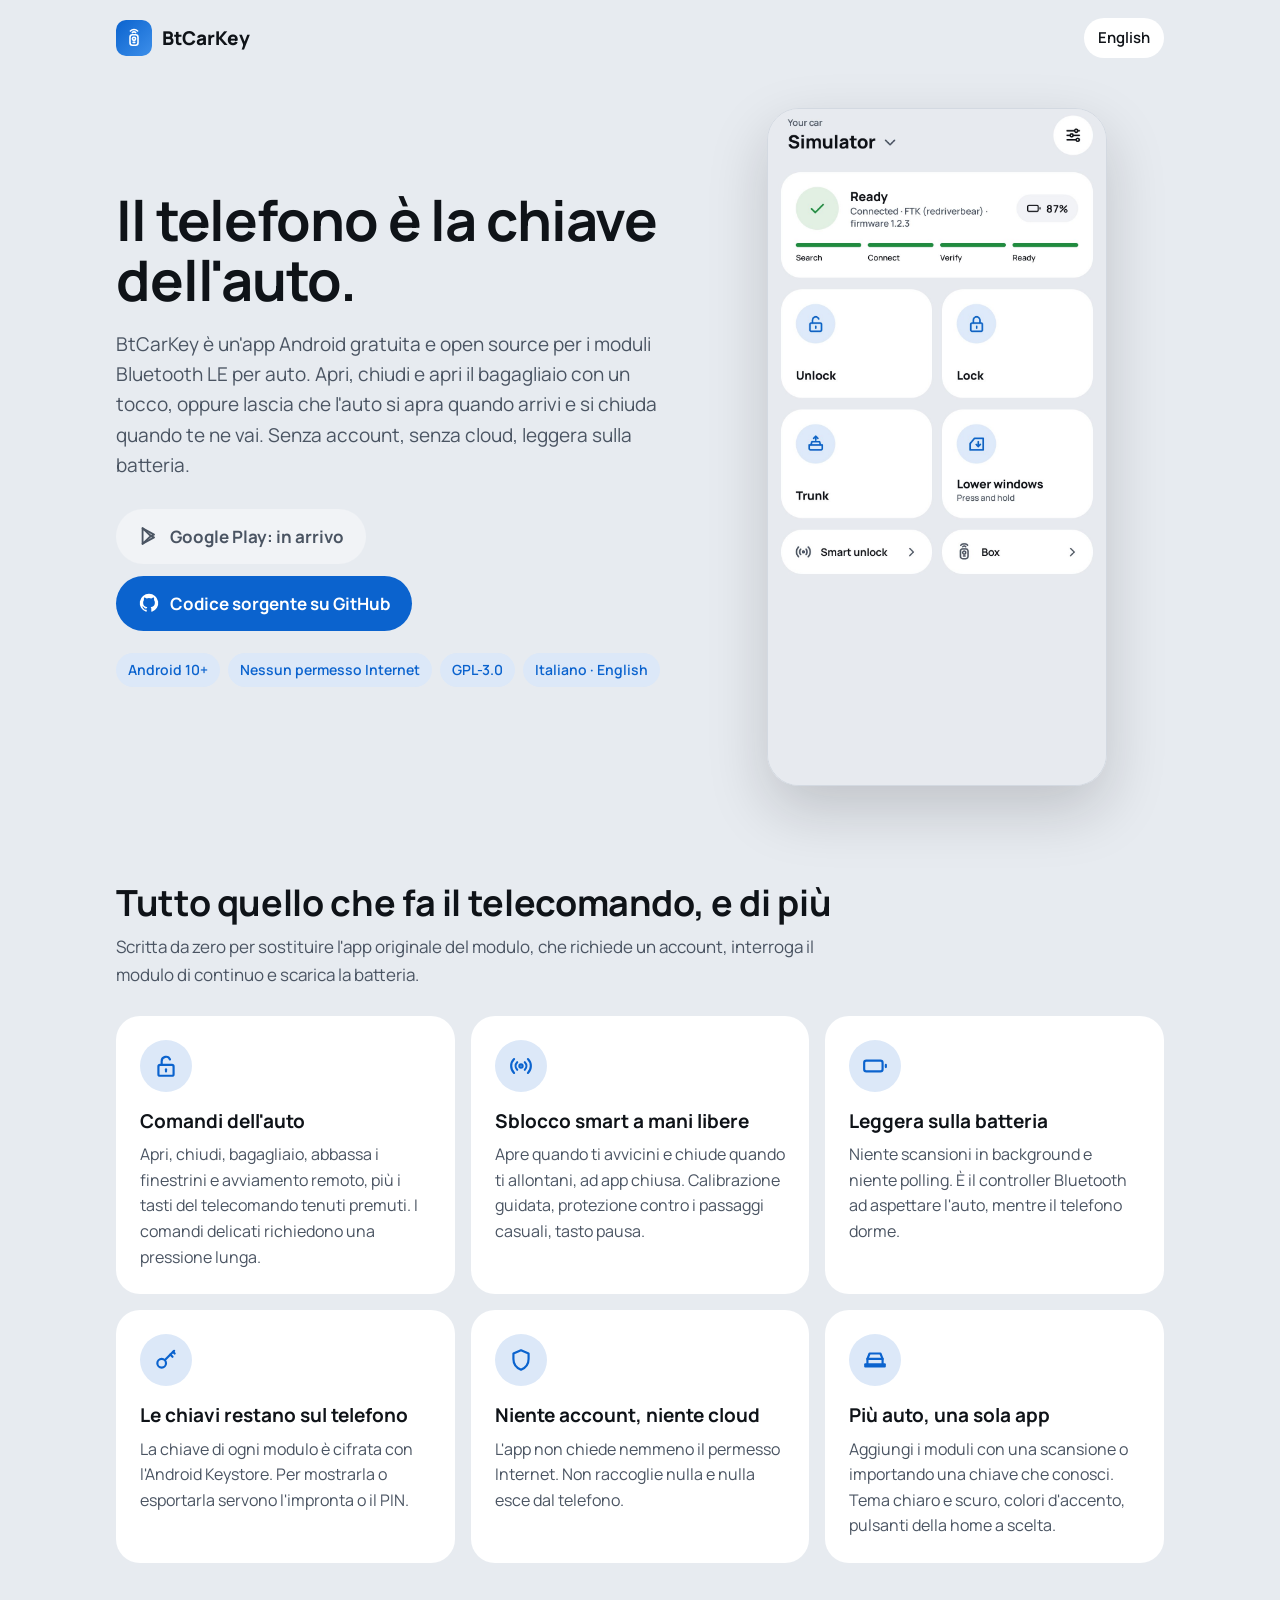
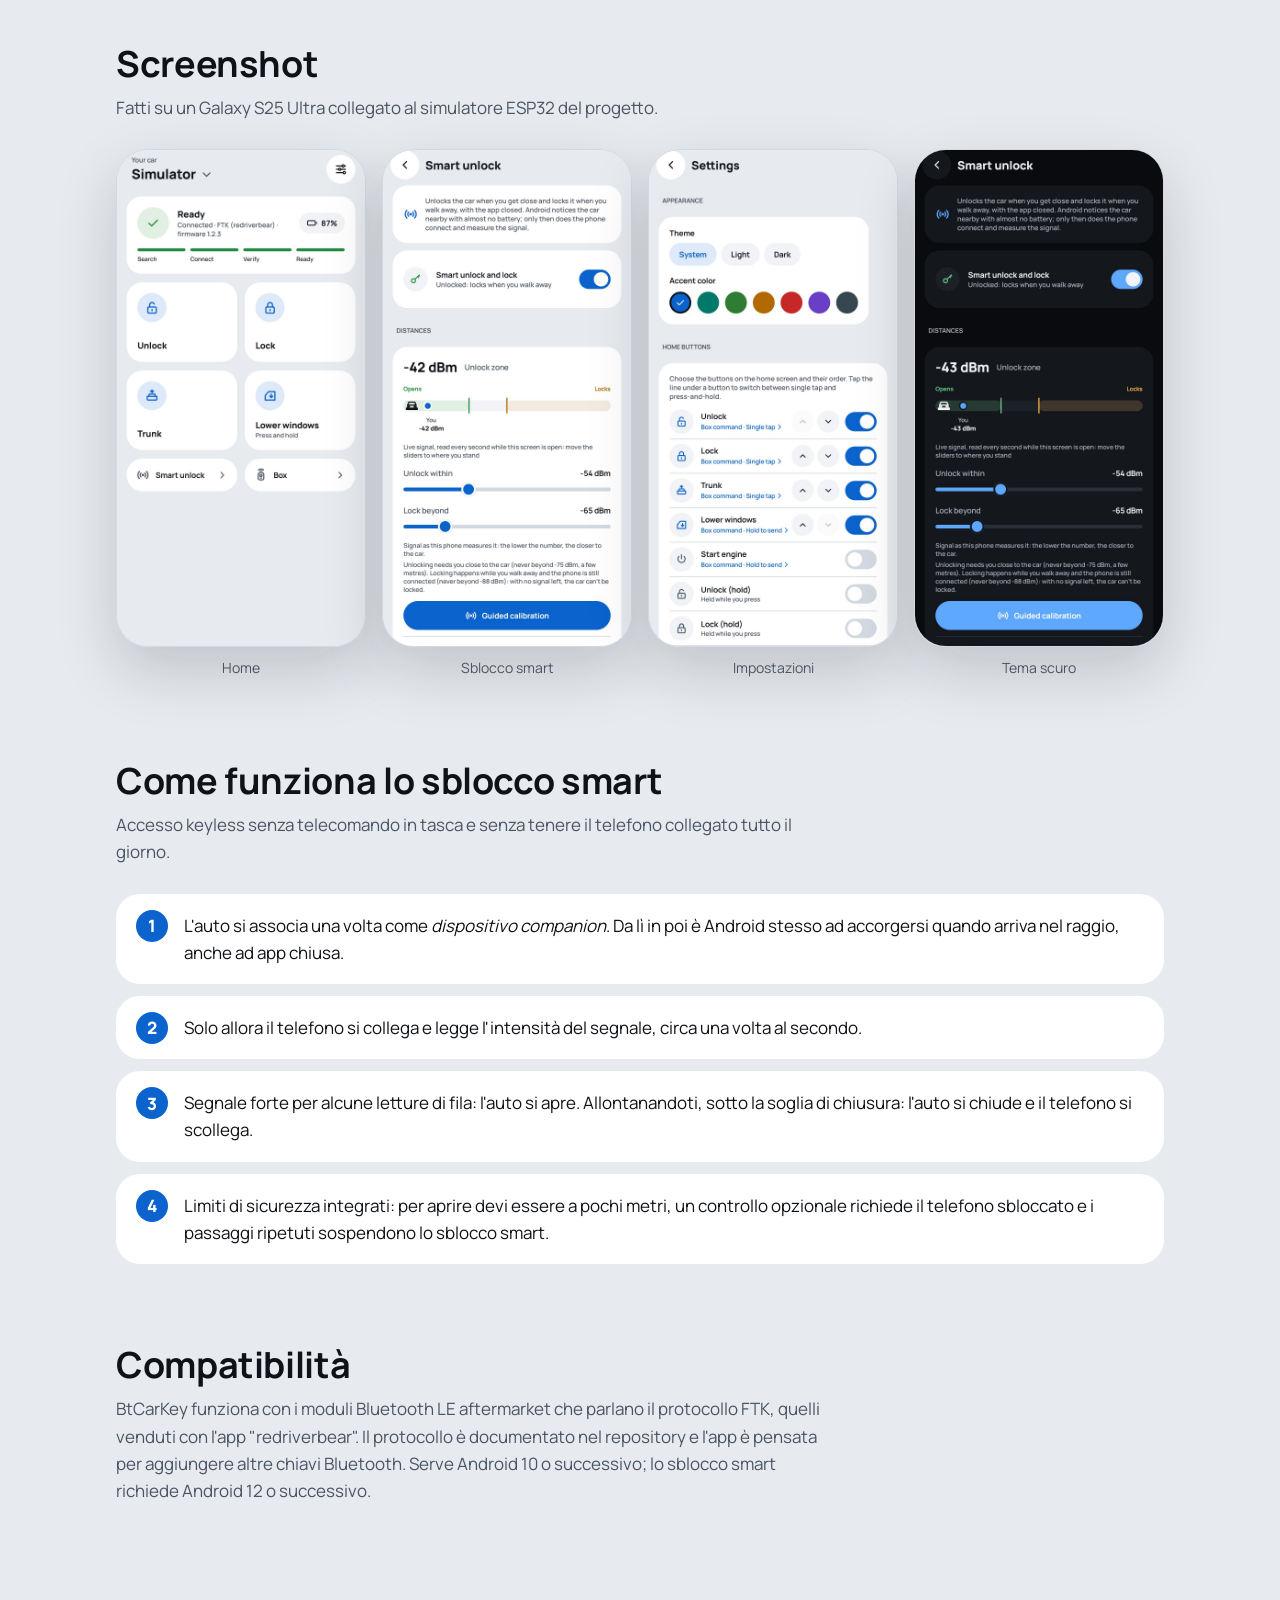
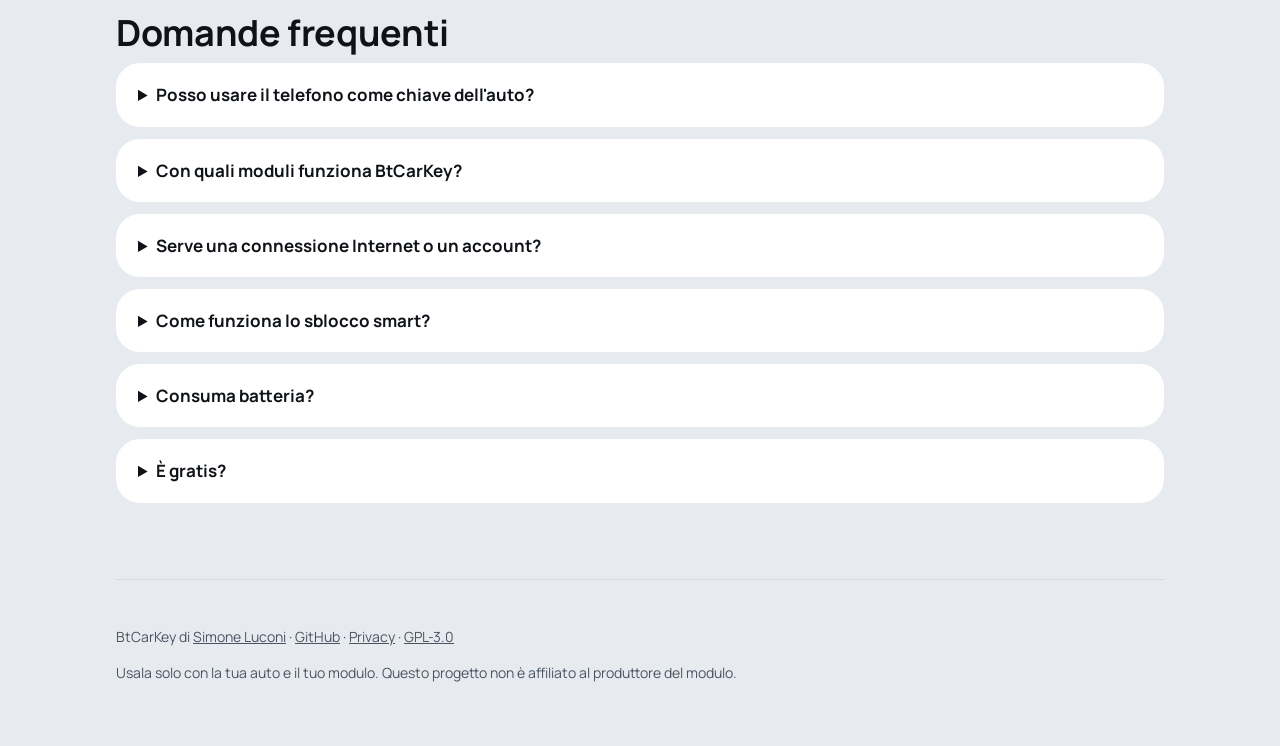
==== docs/it/index.html @ fbcccc52 "Publishing: GitHub Pages site, Play Store listing, signed release builds - docs/: bilingual site (En" ====
<!doctype html>
<html lang="it">
<head>
  <meta charset="utf-8">
  <meta name="viewport" content="width=device-width, initial-scale=1">
  <title>BtCarKey – Lo smartphone come chiave Bluetooth dell'auto (Android, open source)</title>
  <meta name="description" content="App Android gratuita e open source che trasforma il telefono nella chiave Bluetooth LE dell'auto: apri, chiudi, bagagliaio e apertura automatica in avvicinamento. Senza account, senza cloud, consuma pochissima batteria.">
  <link rel="canonical" href="https://simoneluconi.github.io/BtCarKey/it/">
  <link rel="alternate" hreflang="en" href="https://simoneluconi.github.io/BtCarKey/">
  <link rel="alternate" hreflang="it" href="https://simoneluconi.github.io/BtCarKey/it/">
  <link rel="alternate" hreflang="x-default" href="https://simoneluconi.github.io/BtCarKey/">
  <meta name="theme-color" content="#0B63CE">
  <link rel="icon" href="../icon.svg" type="image/svg+xml">
  <link rel="apple-touch-icon" href="../icon-512.png">

  <meta property="og:type" content="website">
  <meta property="og:site_name" content="BtCarKey">
  <meta property="og:title" content="BtCarKey – Lo smartphone come chiave dell'auto">
  <meta property="og:description" content="Apri, chiudi e apri il bagagliaio dal telefono, oppure lascia che l'auto si apra quando ti avvicini. Open source, senza account, senza cloud.">
  <meta property="og:url" content="https://simoneluconi.github.io/BtCarKey/it/">
  <meta property="og:image" content="https://simoneluconi.github.io/BtCarKey/social-preview.png">
  <meta property="og:image:width" content="1280">
  <meta property="og:image:height" content="640">
  <meta property="og:locale" content="it_IT">
  <meta property="og:locale:alternate" content="en_US">
  <meta name="twitter:card" content="summary_large_image">

  <link rel="preconnect" href="https://fonts.googleapis.com">
  <link rel="preconnect" href="https://fonts.gstatic.com" crossorigin>
  <link href="https://fonts.googleapis.com/css2?family=Manrope:wght@400;600;700;800&display=swap" rel="stylesheet">
  <link rel="stylesheet" href="../style.css">

  <script type="application/ld+json">
  {
    "@context": "https://schema.org",
    "@type": "SoftwareApplication",
    "name": "BtCarKey",
    "description": "App Android open source che trasforma il telefono nella chiave Bluetooth LE dell'auto per i moduli keyless aftermarket: apertura, chiusura, bagagliaio, avviamento remoto e apertura automatica in avvicinamento.",
    "operatingSystem": "Android 10+",
    "applicationCategory": "UtilitiesApplication",
    "url": "https://simoneluconi.github.io/BtCarKey/it/",
    "downloadUrl": "https://github.com/simoneluconi/BtCarKey/releases",
    "codeRepository": "https://github.com/simoneluconi/BtCarKey",
    "license": "https://www.gnu.org/licenses/gpl-3.0.html",
    "inLanguage": ["it", "en"],
    "image": "https://simoneluconi.github.io/BtCarKey/icon-512.png",
    "screenshot": "https://simoneluconi.github.io/BtCarKey/screenshots/home.jpg",
    "author": { "@type": "Person", "name": "Simone Luconi", "url": "https://github.com/simoneluconi" },
    "offers": { "@type": "Offer", "price": "0", "priceCurrency": "EUR" }
  }
  </script>
  <script type="application/ld+json">
  {
    "@context": "https://schema.org",
    "@type": "FAQPage",
    "mainEntity": [
      { "@type": "Question", "name": "Posso usare il telefono come chiave dell'auto?",
        "acceptedAnswer": { "@type": "Answer", "text": "Sì, se sull'auto è installato un modulo keyless Bluetooth LE. BtCarKey parla direttamente con il modulo via Bluetooth Low Energy e manda gli stessi comandi del telecomando: apertura, chiusura, bagagliaio, finestrini e avviamento remoto." } },
      { "@type": "Question", "name": "Con quali moduli funziona BtCarKey?",
        "acceptedAnswer": { "@type": "Answer", "text": "Oggi supporta il protocollo FTK, usato dai moduli aftermarket venduti con l'app \"redriverbear\". L'app è costruita attorno a un'interfaccia di protocollo, quindi si possono aggiungere altre chiavi Bluetooth." } },
      { "@type": "Question", "name": "Serve una connessione Internet o un account?",
        "acceptedAnswer": { "@type": "Answer", "text": "No. BtCarKey non chiede nemmeno il permesso Internet: niente account, niente cloud, niente tracciamento. Le chiavi restano sul telefono, cifrate con l'Android Keystore." } },
      { "@type": "Question", "name": "Come funziona lo sblocco smart?",
        "acceptedAnswer": { "@type": "Answer", "text": "Android si accorge dell'auto nelle vicinanze con la sua scansione a basso consumo, anche ad app chiusa. Solo allora il telefono si collega e misura il segnale: apre quando sei vicino e chiude quando ti allontani." } },
      { "@type": "Question", "name": "Consuma batteria?",
        "acceptedAnswer": { "@type": "Answer", "text": "No. Niente scansioni in background e niente polling. L'attesa dell'auto è affidata al controller Bluetooth, e lo sblocco smart lavora solo nei pochi minuti in cui sei vicino all'auto." } },
      { "@type": "Question", "name": "È gratis?",
        "acceptedAnswer": { "@type": "Answer", "text": "Sì. BtCarKey è gratuita e open source con licenza GNU GPL v3, senza pubblicità." } }
    ]
  }
  </script>
</head>
<body>
  <div class="wrap">
    <header class="top">
      <a class="brand" href="./"><img src="../icon.svg" alt="" width="36" height="36">BtCarKey</a>
      <a class="lang" href="../" hreflang="en" lang="en">English</a>
    </header>

    <main>
      <div class="hero">
        <div>
          <h1>Il telefono è la chiave dell'auto.</h1>
          <p class="lead">BtCarKey è un'app Android gratuita e open source per i moduli Bluetooth LE per auto. Apri, chiudi e apri il bagagliaio con un tocco, oppure lascia che l'auto si apra quando arrivi e si chiuda quando te ne vai. Senza account, senza cloud, leggera sulla batteria.</p>
          <div class="ctas">
            <span class="btn soon" title="In arrivo">
              <svg viewBox="0 0 24 24" fill="none" stroke="currentColor" stroke-width="2" stroke-linecap="round" stroke-linejoin="round"><path d="M5 3.5v17l9-8.5z"/><path d="M5 3.5l12.5 7L14 12"/><path d="M5 20.5l12.5-7L14 12"/></svg>
              Google Play: in arrivo
            </span>
            <a class="btn primary" href="https://github.com/simoneluconi/BtCarKey">
              <svg viewBox="0 0 24 24" fill="currentColor"><path d="M12 2a10 10 0 0 0-3.2 19.5c.5.1.7-.2.7-.5v-1.7c-2.8.6-3.4-1.3-3.4-1.3-.5-1.2-1.1-1.5-1.1-1.5-.9-.6.1-.6.1-.6 1 .1 1.5 1 1.5 1 .9 1.6 2.4 1.1 3 .9.1-.7.4-1.1.6-1.4-2.2-.3-4.6-1.1-4.6-5 0-1.1.4-2 1-2.7-.1-.3-.4-1.3.1-2.7 0 0 .8-.3 2.8 1a9.6 9.6 0 0 1 5 0c1.9-1.3 2.8-1 2.8-1 .5 1.4.2 2.4.1 2.7.6.7 1 1.6 1 2.7 0 3.9-2.3 4.7-4.6 5 .4.3.7.9.7 1.9V21c0 .3.2.6.7.5A10 10 0 0 0 12 2z"/></svg>
              Codice sorgente su GitHub
            </a>
          </div>
          <ul class="chips">
            <li>Android 10+</li>
            <li>Nessun permesso Internet</li>
            <li>GPL-3.0</li>
            <li>Italiano · English</li>
          </ul>
        </div>
        <div class="shot">
          <picture>
            <source srcset="../screenshots/home-dark.jpg" media="(prefers-color-scheme: dark)">
            <img class="phone" src="../screenshots/home.jpg" width="1080" height="2160" alt="Schermata principale di BtCarKey: stato della connessione e pulsanti apri, chiudi, bagagliaio e finestrini">
          </picture>
        </div>
      </div>

      <section id="funzioni">
        <h2>Tutto quello che fa il telecomando, e di più</h2>
        <p class="sub">Scritta da zero per sostituire l'app originale del modulo, che richiede un account, interroga il modulo di continuo e scarica la batteria.</p>
        <div class="grid">
          <div class="card">
            <div class="icon"><svg viewBox="0 0 24 24"><path d="M6.5 11h11a1.5 1.5 0 0 1 1.5 1.5v7a1.5 1.5 0 0 1-1.5 1.5h-11A1.5 1.5 0 0 1 5 19.5v-7A1.5 1.5 0 0 1 6.5 11z"/><path d="M8 11V7.5a4 4 0 0 1 7.7-1.5"/><path d="M12 15v2"/></svg></div>
            <h3>Comandi dell'auto</h3>
            <p>Apri, chiudi, bagagliaio, abbassa i finestrini e avviamento remoto, più i tasti del telecomando tenuti premuti. I comandi delicati richiedono una pressione lunga.</p>
          </div>
          <div class="card">
            <div class="icon"><svg viewBox="0 0 24 24"><circle cx="12" cy="12" r="1.5"/><path d="M8.5 15.5a5 5 0 0 1 0-7"/><path d="M15.5 8.5a5 5 0 0 1 0 7"/><path d="M5.6 18.4a9 9 0 0 1 0-12.8"/><path d="M18.4 5.6a9 9 0 0 1 0 12.8"/></svg></div>
            <h3>Sblocco smart a mani libere</h3>
            <p>Apre quando ti avvicini e chiude quando ti allontani, ad app chiusa. Calibrazione guidata, protezione contro i passaggi casuali, tasto pausa.</p>
          </div>
          <div class="card">
            <div class="icon"><svg viewBox="0 0 24 24"><path d="M4 7h13a2 2 0 0 1 2 2v6a2 2 0 0 1-2 2H4a2 2 0 0 1-2-2V9a2 2 0 0 1 2-2z"/><path d="M22 11v2"/></svg></div>
            <h3>Leggera sulla batteria</h3>
            <p>Niente scansioni in background e niente polling. È il controller Bluetooth ad aspettare l'auto, mentre il telefono dorme.</p>
          </div>
          <div class="card">
            <div class="icon"><svg viewBox="0 0 24 24"><circle cx="8" cy="15" r="4"/><path d="M11 12l8.5-8.5"/><path d="M16 7l2 2"/><path d="M18.5 4.5l1.5 1.5"/></svg></div>
            <h3>Le chiavi restano sul telefono</h3>
            <p>La chiave di ogni modulo è cifrata con l'Android Keystore. Per mostrarla o esportarla servono l'impronta o il PIN.</p>
          </div>
          <div class="card">
            <div class="icon"><svg viewBox="0 0 24 24"><path d="M12 3l7 3v5c0 5-3.5 8.5-7 10-3.5-1.5-7-5-7-10V6z"/></svg></div>
            <h3>Niente account, niente cloud</h3>
            <p>L'app non chiede nemmeno il permesso Internet. Non raccoglie nulla e nulla esce dal telefono.</p>
          </div>
          <div class="card">
            <div class="icon"><svg viewBox="0 0 24 24"><path d="M5 16v-5l2-5h10l2 5v5"/><path d="M3 16h18v2H3z"/><path d="M5 11h14"/></svg></div>
            <h3>Più auto, una sola app</h3>
            <p>Aggiungi i moduli con una scansione o importando una chiave che conosci. Tema chiaro e scuro, colori d'accento, pulsanti della home a scelta.</p>
          </div>
        </div>
      </section>

      <section id="screenshot">
        <h2>Screenshot</h2>
        <p class="sub">Fatti su un Galaxy S25 Ultra collegato al simulatore ESP32 del progetto.</p>
        <div class="shots">
          <figure><img class="phone" src="../screenshots/home.jpg" width="1080" height="2160" loading="lazy" alt="Schermata principale con l'auto collegata e pronta"><figcaption>Home</figcaption></figure>
          <figure><img class="phone" src="../screenshots/smart-unlock.jpg" width="1080" height="2160" loading="lazy" alt="Sblocco smart con il segnale in tempo reale e le soglie di apertura e chiusura"><figcaption>Sblocco smart</figcaption></figure>
          <figure><img class="phone" src="../screenshots/settings.jpg" width="1080" height="2160" loading="lazy" alt="Impostazioni: tema, colore d'accento e pulsanti della home"><figcaption>Impostazioni</figcaption></figure>
          <figure><img class="phone" src="../screenshots/smart-unlock-dark.jpg" width="1080" height="2160" loading="lazy" alt="Sblocco smart con il tema scuro"><figcaption>Tema scuro</figcaption></figure>
        </div>
      </section>

      <section id="sblocco-smart">
        <h2>Come funziona lo sblocco smart</h2>
        <p class="sub">Accesso keyless senza telecomando in tasca e senza tenere il telefono collegato tutto il giorno.</p>
        <ol class="steps">
          <li>L'auto si associa una volta come <em>dispositivo companion</em>. Da lì in poi è Android stesso ad accorgersi quando arriva nel raggio, anche ad app chiusa.</li>
          <li>Solo allora il telefono si collega e legge l'intensità del segnale, circa una volta al secondo.</li>
          <li>Segnale forte per alcune letture di fila: l'auto si apre. Allontanandoti, sotto la soglia di chiusura: l'auto si chiude e il telefono si scollega.</li>
          <li>Limiti di sicurezza integrati: per aprire devi essere a pochi metri, un controllo opzionale richiede il telefono sbloccato e i passaggi ripetuti sospendono lo sblocco smart.</li>
        </ol>
      </section>

      <section id="compatibilita">
        <h2>Compatibilità</h2>
        <p class="sub">BtCarKey funziona con i moduli Bluetooth LE aftermarket che parlano il protocollo FTK, quelli venduti con l'app "redriverbear". Il protocollo è documentato nel repository e l'app è pensata per aggiungere altre chiavi Bluetooth. Serve Android 10 o successivo; lo sblocco smart richiede Android 12 o successivo.</p>
      </section>

      <section id="faq">
        <h2>Domande frequenti</h2>
        <details><summary>Posso usare il telefono come chiave dell'auto?</summary><p>Sì, se sull'auto è installato un modulo keyless Bluetooth LE. BtCarKey parla direttamente con il modulo via Bluetooth Low Energy e manda gli stessi comandi del telecomando: apertura, chiusura, bagagliaio, finestrini e avviamento remoto.</p></details>
        <details><summary>Con quali moduli funziona BtCarKey?</summary><p>Oggi supporta il protocollo FTK, usato dai moduli aftermarket venduti con l'app "redriverbear". L'app è costruita attorno a un'interfaccia di protocollo, quindi si possono aggiungere altre chiavi Bluetooth.</p></details>
        <details><summary>Serve una connessione Internet o un account?</summary><p>No. BtCarKey non chiede nemmeno il permesso Internet: niente account, niente cloud, niente tracciamento. Le chiavi restano sul telefono, cifrate con l'Android Keystore.</p></details>
        <details><summary>Come funziona lo sblocco smart?</summary><p>Android si accorge dell'auto nelle vicinanze con la sua scansione a basso consumo, anche ad app chiusa. Solo allora il telefono si collega e misura il segnale: apre quando sei vicino e chiude quando ti allontani.</p></details>
        <details><summary>Consuma batteria?</summary><p>No. Niente scansioni in background e niente polling. L'attesa dell'auto è affidata al controller Bluetooth, e lo sblocco smart lavora solo nei pochi minuti in cui sei vicino all'auto.</p></details>
        <details><summary>È gratis?</summary><p>Sì. BtCarKey è gratuita e open source con licenza GNU GPL v3, senza pubblicità.</p></details>
      </section>
    </main>

    <footer>
      <p>BtCarKey di <a href="https://github.com/simoneluconi">Simone Luconi</a> · <a href="https://github.com/simoneluconi/BtCarKey">GitHub</a> · <a href="privacy.html">Privacy</a> · <a href="https://github.com/simoneluconi/BtCarKey/blob/main/LICENSE">GPL-3.0</a></p>
      <p>Usala solo con la tua auto e il tuo modulo. Questo progetto non è affiliato al produttore del modulo.</p>
    </footer>
  </div>
</body>
</html>
---- docs/style.css ----
/* BtCarKey site: the app's own palette (ui/theme/Theme.kt), Manrope, 24 px cards, pill buttons */
:root {
  --bg: #E7EBF0;
  --surface: #FFFFFF;
  --surface2: #F1F3F6;
  --line: #D3D9E1;
  --text: #0F1318;
  --text2: #4A5462;
  --accent: #0B63CE;
  --on-accent: #FFFFFF;
  --accent-soft: #DCE8F8;
  --good: #1E8E3E;
}
@media (prefers-color-scheme: dark) {
  :root {
    --bg: #090B0E;
    --surface: #14171C;
    --surface2: #1C2128;
    --line: #2A303A;
    --text: #F3F5F8;
    --text2: #A9B1BE;
    --accent: #5EA8FF;
    --on-accent: #0F1318;
    --accent-soft: #1A2B42;
    --good: #6FD08C;
  }
}

* { box-sizing: border-box; }
html { -webkit-text-size-adjust: 100%; }
body {
  margin: 0;
  background: var(--bg);
  color: var(--text);
  font: 17px/1.6 Manrope, system-ui, -apple-system, "Segoe UI", Roboto, sans-serif;
}
a { color: var(--accent); }
img { max-width: 100%; height: auto; display: block; }
code { font-size: .92em; background: var(--surface2); padding: .1em .35em; border-radius: 6px; }

.wrap { max-width: 1080px; margin: 0 auto; padding: 0 16px; }

header.top { display: flex; align-items: center; justify-content: space-between; padding: 18px 0; gap: 12px; }
.brand { display: flex; align-items: center; gap: 10px; font-weight: 800; font-size: 19px; color: var(--text); text-decoration: none; }
.brand img { width: 36px; height: 36px; border-radius: 10px; }
.lang { font-weight: 600; font-size: 15px; text-decoration: none; padding: 8px 14px; border-radius: 999px; background: var(--surface); color: var(--text); }

.hero { display: grid; grid-template-columns: 1.1fr .9fr; gap: 40px; align-items: center; padding: 32px 0 56px; }
.hero h1 { font-size: clamp(34px, 5.4vw, 56px); line-height: 1.08; margin: 0 0 18px; letter-spacing: -.02em; }
.hero p.lead { font-size: 19px; color: var(--text2); margin: 0 0 28px; }
.hero .shot { justify-self: center; max-width: 340px; }
.phone { border-radius: 32px; box-shadow: 0 24px 60px rgba(15, 19, 24, .18); border: 1px solid var(--line); overflow: hidden; }

.ctas { display: flex; flex-wrap: wrap; gap: 12px; }
.btn { display: inline-flex; align-items: center; gap: 10px; padding: 14px 22px; border-radius: 999px; font-weight: 700; text-decoration: none; }
.btn svg { width: 22px; height: 22px; }
.btn.primary { background: var(--accent); color: var(--on-accent); }
.btn.ghost { background: var(--surface); color: var(--text); }
.btn.soon { background: var(--surface2); color: var(--text2); cursor: default; }

.chips { display: flex; flex-wrap: wrap; gap: 8px; margin-top: 22px; padding: 0; list-style: none; }
.chips li { font-size: 14px; font-weight: 600; padding: 6px 12px; border-radius: 999px; background: var(--accent-soft); color: var(--accent); }

section { padding: 40px 0; }
section > h2 { font-size: clamp(26px, 3.6vw, 36px); line-height: 1.15; margin: 0 0 10px; letter-spacing: -.01em; }
section > p.sub { color: var(--text2); margin: 0 0 28px; max-width: 720px; }

.grid { display: grid; grid-template-columns: repeat(3, 1fr); gap: 16px; }
.card { background: var(--surface); border-radius: 24px; padding: 24px; }
.card h3 { margin: 14px 0 6px; font-size: 19px; }
.card p { margin: 0; color: var(--text2); font-size: 16px; }
.icon { width: 52px; height: 52px; border-radius: 50%; background: var(--accent-soft); display: grid; place-items: center; }
.icon svg { width: 26px; height: 26px; stroke: var(--accent); fill: none; stroke-width: 2; stroke-linecap: round; stroke-linejoin: round; }

.shots { display: grid; grid-template-columns: repeat(4, 1fr); gap: 16px; }
.shots figure { margin: 0; }
.shots figcaption { text-align: center; font-size: 14px; color: var(--text2); margin-top: 10px; }

ol.steps { counter-reset: s; list-style: none; padding: 0; margin: 0; display: grid; gap: 12px; }
ol.steps li { counter-increment: s; background: var(--surface); border-radius: 24px; padding: 18px 22px 18px 68px; position: relative; }
ol.steps li::before { content: counter(s); position: absolute; left: 20px; top: 16px; width: 32px; height: 32px; border-radius: 50%; background: var(--accent); color: var(--on-accent); display: grid; place-items: center; font-weight: 800; }

details { background: var(--surface); border-radius: 24px; padding: 18px 22px; margin-bottom: 12px; }
summary { font-weight: 700; cursor: pointer; }
details p { color: var(--text2); margin: 10px 0 0; }

.doc { background: var(--surface); border-radius: 24px; padding: 28px; margin: 24px 0 48px; }
.doc h1 { margin-top: 0; line-height: 1.15; }
.doc h2 { font-size: 21px; margin-top: 28px; }

footer { padding: 32px 0 48px; color: var(--text2); font-size: 14px; border-top: 1px solid var(--line); margin-top: 24px; }
footer a { color: var(--text2); }

@media (max-width: 860px) {
  .hero { grid-template-columns: 1fr; padding-top: 8px; }
  .hero .shot { max-width: 280px; }
  .grid { grid-template-columns: 1fr; }
  .shots { grid-template-columns: repeat(2, 1fr); }
}
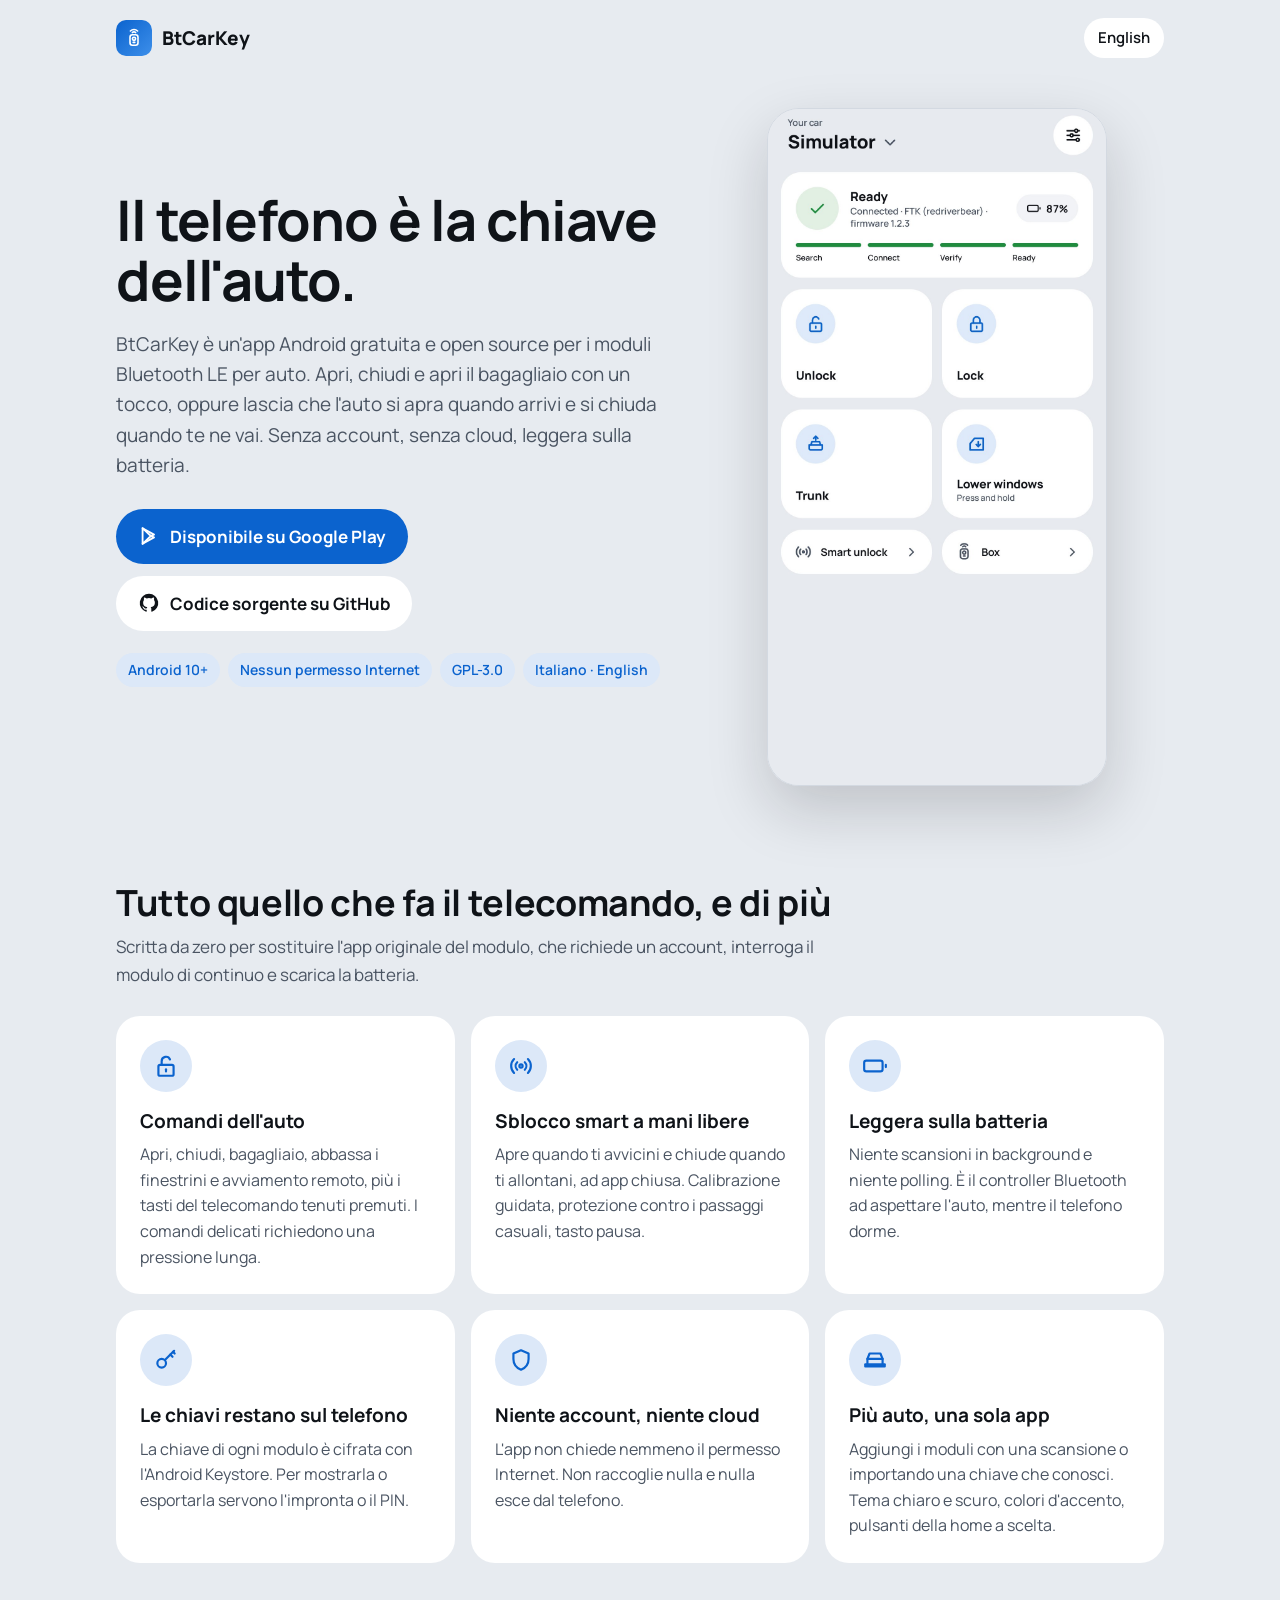
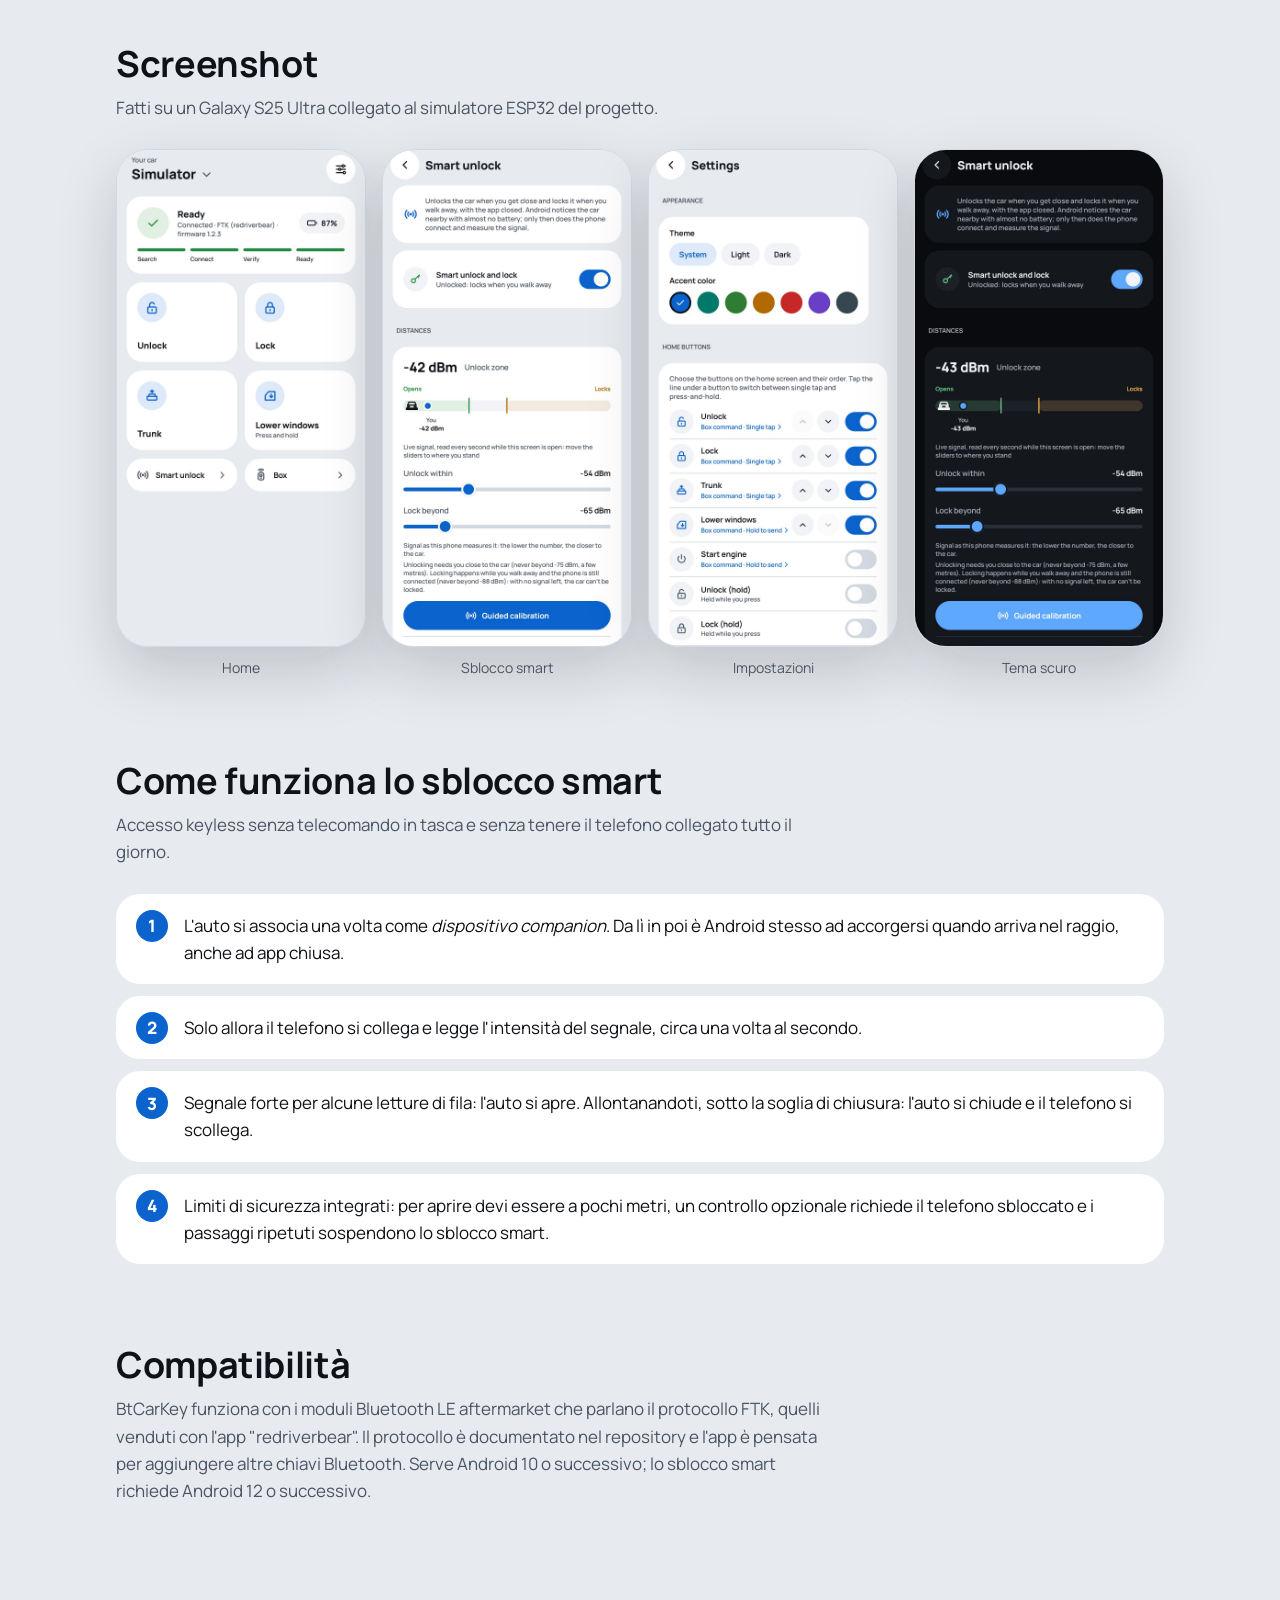
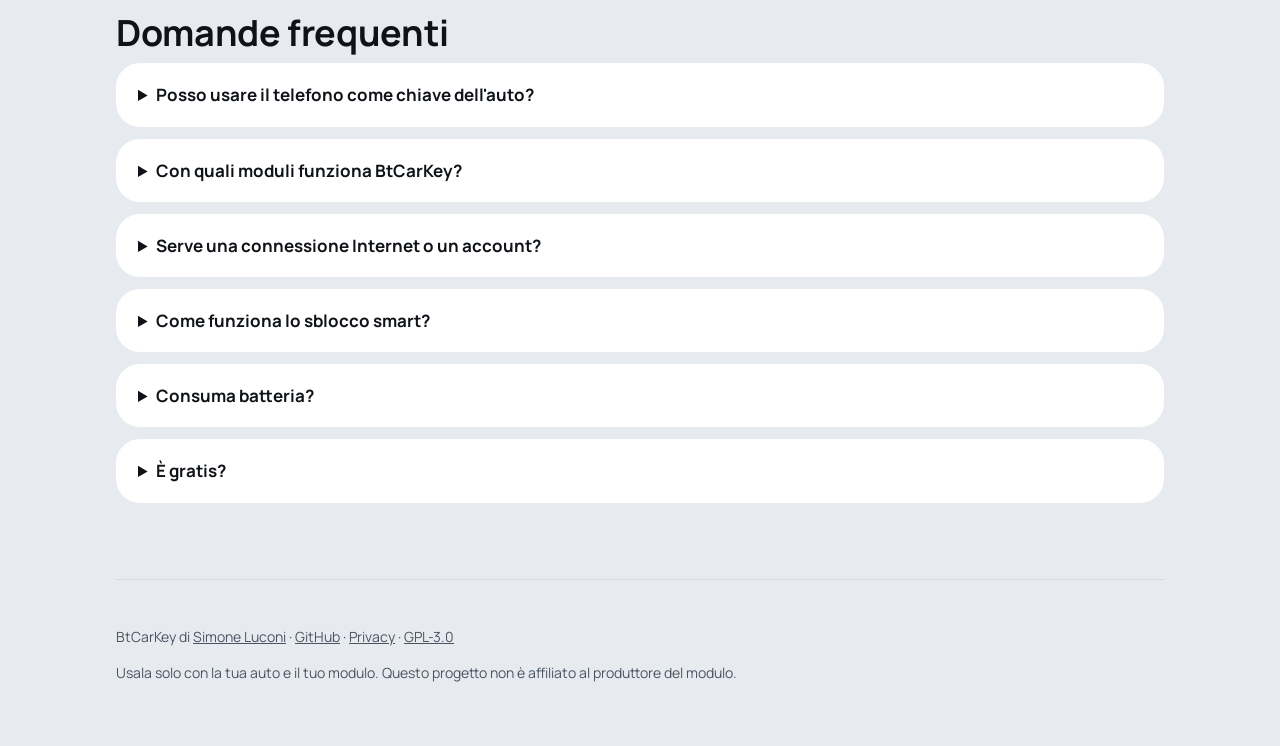
==== commit ac6c0830: "Google Play link in the README and on the site Co-Authored-By: Claude Opus 5.5 <noreply@anthropic.co" ====
--- a/docs/it/index.html
+++ b/docs/it/index.html
@@ -39,7 +39,7 @@
     "operatingSystem": "Android 10+",
     "applicationCategory": "UtilitiesApplication",
     "url": "https://simoneluconi.github.io/BtCarKey/it/",
-    "downloadUrl": "https://github.com/simoneluconi/BtCarKey/releases",
+    "downloadUrl": "https://play.google.com/store/apps/details?id=com.simoneluconi.btcarkey",
     "codeRepository": "https://github.com/simoneluconi/BtCarKey",
     "license": "https://www.gnu.org/licenses/gpl-3.0.html",
     "inLanguage": ["it", "en"],
@@ -83,11 +83,11 @@
           <h1>Il telefono è la chiave dell'auto.</h1>
           <p class="lead">BtCarKey è un'app Android gratuita e open source per i moduli Bluetooth LE per auto. Apri, chiudi e apri il bagagliaio con un tocco, oppure lascia che l'auto si apra quando arrivi e si chiuda quando te ne vai. Senza account, senza cloud, leggera sulla batteria.</p>
           <div class="ctas">
-            <span class="btn soon" title="In arrivo">
+            <a class="btn primary" href="https://play.google.com/store/apps/details?id=com.simoneluconi.btcarkey&amp;hl=it">
               <svg viewBox="0 0 24 24" fill="none" stroke="currentColor" stroke-width="2" stroke-linecap="round" stroke-linejoin="round"><path d="M5 3.5v17l9-8.5z"/><path d="M5 3.5l12.5 7L14 12"/><path d="M5 20.5l12.5-7L14 12"/></svg>
-              Google Play: in arrivo
-            </span>
-            <a class="btn primary" href="https://github.com/simoneluconi/BtCarKey">
+              Disponibile su Google Play
+            </a>
+            <a class="btn ghost" href="https://github.com/simoneluconi/BtCarKey">
               <svg viewBox="0 0 24 24" fill="currentColor"><path d="M12 2a10 10 0 0 0-3.2 19.5c.5.1.7-.2.7-.5v-1.7c-2.8.6-3.4-1.3-3.4-1.3-.5-1.2-1.1-1.5-1.1-1.5-.9-.6.1-.6.1-.6 1 .1 1.5 1 1.5 1 .9 1.6 2.4 1.1 3 .9.1-.7.4-1.1.6-1.4-2.2-.3-4.6-1.1-4.6-5 0-1.1.4-2 1-2.7-.1-.3-.4-1.3.1-2.7 0 0 .8-.3 2.8 1a9.6 9.6 0 0 1 5 0c1.9-1.3 2.8-1 2.8-1 .5 1.4.2 2.4.1 2.7.6.7 1 1.6 1 2.7 0 3.9-2.3 4.7-4.6 5 .4.3.7.9.7 1.9V21c0 .3.2.6.7.5A10 10 0 0 0 12 2z"/></svg>
               Codice sorgente su GitHub
             </a>
--- a/docs/style.css
+++ b/docs/style.css
@@ -56,7 +56,6 @@
 .btn svg { width: 22px; height: 22px; }
 .btn.primary { background: var(--accent); color: var(--on-accent); }
 .btn.ghost { background: var(--surface); color: var(--text); }
-.btn.soon { background: var(--surface2); color: var(--text2); cursor: default; }
 
 .chips { display: flex; flex-wrap: wrap; gap: 8px; margin-top: 22px; padding: 0; list-style: none; }
 .chips li { font-size: 14px; font-weight: 600; padding: 6px 12px; border-radius: 999px; background: var(--accent-soft); color: var(--accent); }
